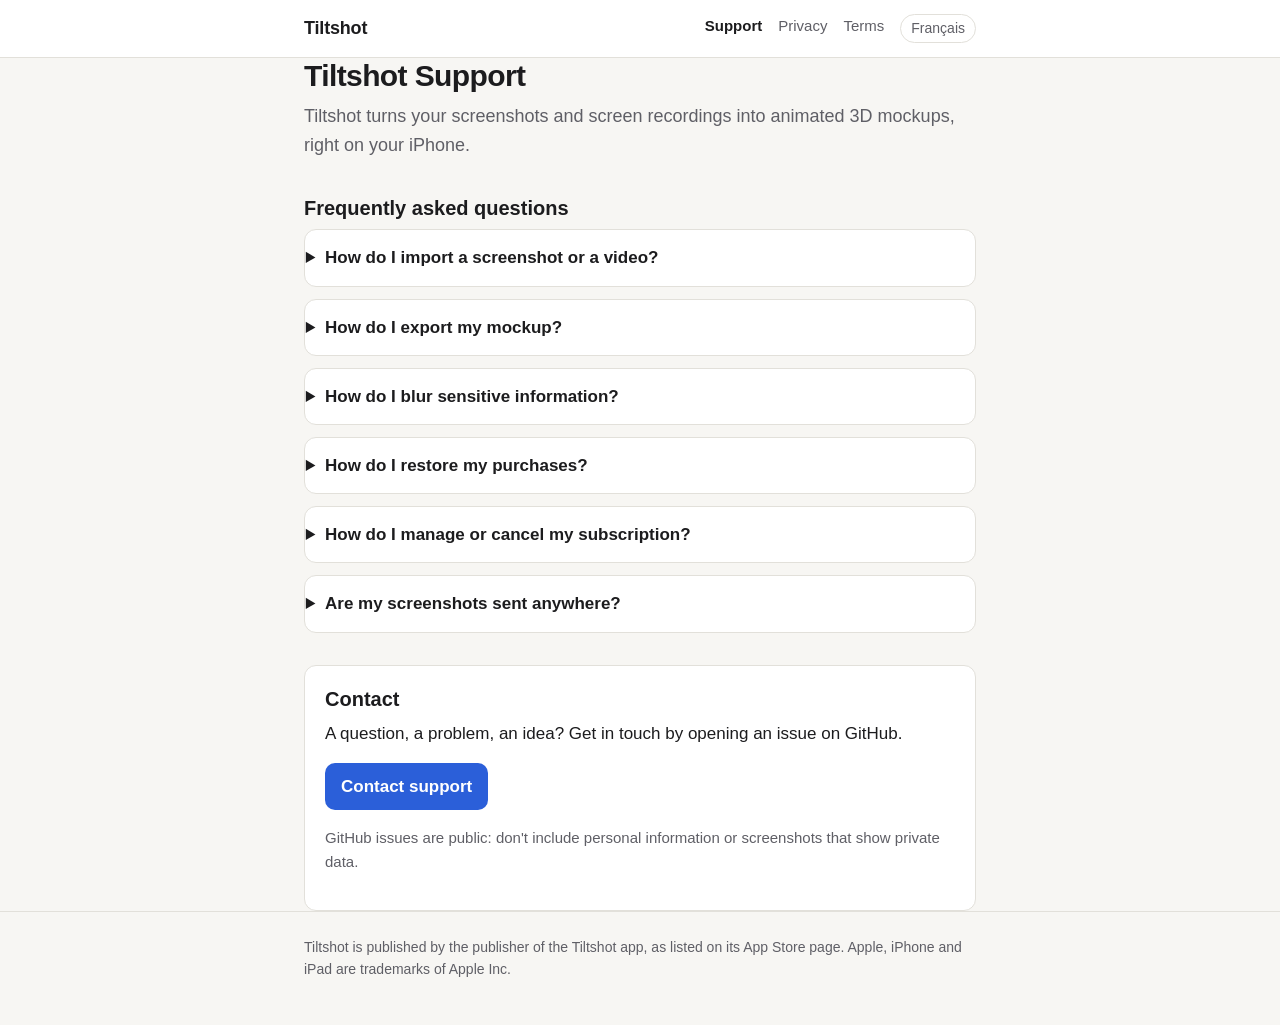
==== en/index.html @ 9b87c668 "Add Tiltshot support, privacy and terms pages (FR/EN) Static site for GitHub Pages: support FAQ, pri" ====
<!doctype html>
<html lang="en">
<head>
  <meta charset="utf-8">
  <meta name="viewport" content="width=device-width, initial-scale=1">
  <title>Support · Tiltshot</title>
  <meta name="description" content="Help and contact for Tiltshot, the iOS app that turns your screenshots into 3D mockups.">
  <link rel="alternate" hreflang="fr" href="https://math-mo.github.io/tiltshot-site/">
  <link rel="alternate" hreflang="en" href="https://math-mo.github.io/tiltshot-site/en/">
  <link rel="stylesheet" href="../style.css">
</head>
<body>
  <header class="site">
    <div class="wrap">
      <a class="brand" href="../en/">Tiltshot</a>
      <nav class="links" aria-label="Pages">
        <a href="../en/" aria-current="page">Support</a>
        <a href="../en/privacy/">Privacy</a>
        <a href="../en/terms/">Terms</a>
        <a class="lang" href="../" hreflang="fr" lang="fr">Français</a>
      </nav>
    </div>
  </header>
  <main class="wrap">
    <h1>Tiltshot Support</h1>
    <p class="lede">Tiltshot turns your screenshots and screen recordings into animated 3D mockups, right on your iPhone.</p>

    <h2>Frequently asked questions</h2>

    <details>
      <summary>How do I import a screenshot or a video?</summary>
      <p>Two ways:</p>
      <ul>
        <li><strong>From any app</strong>: tap Share on a screenshot or screen recording (in Photos, for example), then choose Tiltshot.</li>
        <li><strong>From Tiltshot</strong>: import from Photos or Files, or tap "Latest Screenshot" to pick up your most recent screenshot.</li>
      </ul>
      <p>Tiltshot recognizes the device model from the image size and picks the matching frame. You can change it at any time.</p>
    </details>

    <details>
      <summary>How do I export my mockup?</summary>
      <p>Start the export from the editor and choose a format: PNG or JPEG image, MP4 video, or animated GIF. You can then save the result to Photos or Files, or share it directly.</p>
      <p>The free version exports up to 1080p and 30 frames per second, with a "Made with Tiltshot" watermark. Tiltshot Pro unlocks 4K, 60 frames per second, transparent video and watermark-free exports.</p>
      <p>To save to Photos, Tiltshot only asks for "add only" permission.</p>
    </details>

    <details>
      <summary>How do I blur sensitive information?</summary>
      <p>Use the sensitive info tool in the editor: Tiltshot finds email addresses, phone numbers, addresses, links, IBANs and card numbers on the screenshot, then blurs or pixelates them. You can also add an area by hand, or remove one.</p>
      <p>Detection can run automatically on every import: turn it on in the app's settings. It runs entirely on the iPhone, and the original image is kept.</p>
    </details>

    <details>
      <summary>How do I restore my purchases?</summary>
      <p>If you already bought Tiltshot Pro (subscription or lifetime purchase), on another device or before reinstalling, tap "Restore Purchases" in the app. Use the same Apple Account you used to buy it.</p>
    </details>

    <details>
      <summary>How do I manage or cancel my subscription?</summary>
      <p>Subscriptions are managed by Apple. Use the subscription button in the app, or open Settings on your iPhone, tap your name, then Subscriptions.</p>
      <p>A subscription renews automatically unless it is turned off at least 24 hours before the end of the current period. Refunds are handled by Apple: <a href="https://reportaproblem.apple.com">reportaproblem.apple.com</a>.</p>
    </details>

    <details>
      <summary>Are my screenshots sent anywhere?</summary>
      <p>No. Your screenshots, videos and projects stay on your device. Tiltshot has no account, no server, no ads and no tracking. See the <a href="privacy/">privacy policy</a>.</p>
    </details>

    <section class="contact" id="contact">
      <h2>Contact</h2>
      <p>A question, a problem, an idea? Get in touch by opening an issue on GitHub.</p>
      <!-- TODO: support email -->
      <p><a class="button" href="https://github.com/Math-MO/tiltshot-site/issues">Contact support</a></p>
      <p class="note">GitHub issues are public: don't include personal information or screenshots that show private data.</p>
    </section>
  </main>
  <footer class="site">
    <div class="wrap">
      <p>Tiltshot is published by the publisher of the Tiltshot app, as listed on its App Store page. Apple, iPhone and iPad are trademarks of Apple Inc.</p>
    </div>
  </footer>
</body>
</html>
---- style.css ----
:root {
  --bg: #f7f6f3;
  --surface: #ffffff;
  --text: #1c1c1e;
  --muted: #5f5f66;
  --line: #e2e0da;
  --accent: #2b5fd9;
  --accent-text: #ffffff;
  color-scheme: light dark;
}

@media (prefers-color-scheme: dark) {
  :root {
    --bg: #141416;
    --surface: #1c1c1f;
    --text: #ececef;
    --muted: #a1a1aa;
    --line: #2e2e33;
    --accent: #7ea2ff;
    --accent-text: #0e1220;
  }
}

*,
*::before,
*::after {
  box-sizing: border-box;
}

html {
  -webkit-text-size-adjust: 100%;
  text-size-adjust: 100%;
}

body {
  margin: 0;
  background: var(--bg);
  color: var(--text);
  font-family: -apple-system, BlinkMacSystemFont, "SF Pro Text", "Segoe UI", Roboto, "Helvetica Neue", Arial, sans-serif;
  font-size: 1.0625rem;
  line-height: 1.6;
}

a {
  color: var(--accent);
  text-underline-offset: 0.15em;
}

a:focus-visible {
  outline: 2px solid var(--accent);
  outline-offset: 2px;
  border-radius: 2px;
}

.wrap {
  max-width: 44rem;
  margin: 0 auto;
  padding: 0 1rem;
}

header.site {
  border-bottom: 1px solid var(--line);
  background: var(--surface);
}

header.site .wrap {
  display: flex;
  flex-wrap: wrap;
  align-items: center;
  justify-content: space-between;
  gap: 0.5rem 1rem;
  padding-top: 0.875rem;
  padding-bottom: 0.875rem;
}

.brand {
  font-weight: 700;
  font-size: 1.125rem;
  letter-spacing: -0.01em;
  color: var(--text);
  text-decoration: none;
}

nav.links {
  display: flex;
  flex-wrap: wrap;
  gap: 0.25rem 1rem;
  font-size: 0.9375rem;
}

nav.links a {
  color: var(--muted);
  text-decoration: none;
}

nav.links a[aria-current="page"] {
  color: var(--text);
  font-weight: 600;
}

nav.links a:hover {
  color: var(--text);
}

.lang {
  font-size: 0.875rem;
  border: 1px solid var(--line);
  border-radius: 999px;
  padding: 0.125rem 0.625rem;
  text-decoration: none;
  color: var(--muted);
}

main {
  padding: 2rem 0 3rem;
}

h1 {
  font-size: 1.875rem;
  line-height: 1.2;
  letter-spacing: -0.02em;
  margin: 0 0 0.5rem;
}

h2 {
  font-size: 1.25rem;
  line-height: 1.3;
  margin: 2.25rem 0 0.5rem;
}

h3 {
  font-size: 1.0625rem;
  margin: 1.5rem 0 0.25rem;
}

p,
ul {
  margin: 0 0 1rem;
}

ul {
  padding-left: 1.25rem;
}

li {
  margin-bottom: 0.375rem;
}

.updated {
  color: var(--muted);
  font-size: 0.9375rem;
  margin-bottom: 1.5rem;
}

.lede {
  font-size: 1.125rem;
  color: var(--muted);
}

.summary {
  background: var(--surface);
  border: 1px solid var(--line);
  border-radius: 12px;
  padding: 1rem 1.25rem 0.25rem;
  margin: 1.5rem 0;
}

.summary h2 {
  margin-top: 0;
  font-size: 1.0625rem;
}

details {
  background: var(--surface);
  border: 1px solid var(--line);
  border-radius: 12px;
  padding: 0 1.25rem;
  margin-bottom: 0.75rem;
}

summary {
  cursor: pointer;
  font-weight: 600;
  padding: 0.875rem 0;
  list-style-position: outside;
}

details[open] summary {
  border-bottom: 1px solid var(--line);
  margin-bottom: 0.75rem;
}

.contact {
  background: var(--surface);
  border: 1px solid var(--line);
  border-radius: 12px;
  padding: 1.25rem;
  margin-top: 2rem;
}

.contact h2 {
  margin-top: 0;
}

.button {
  display: inline-block;
  background: var(--accent);
  color: var(--accent-text);
  text-decoration: none;
  font-weight: 600;
  border-radius: 10px;
  padding: 0.625rem 1rem;
}

.note {
  color: var(--muted);
  font-size: 0.9375rem;
}

footer.site {
  border-top: 1px solid var(--line);
  color: var(--muted);
  font-size: 0.875rem;
  padding: 1.5rem 0 2.5rem;
}

footer.site p {
  margin: 0 0 0.25rem;
}

@media (max-width: 30rem) {
  body {
    font-size: 1rem;
  }

  h1 {
    font-size: 1.5rem;
  }

  main {
    padding-top: 1.5rem;
  }
}
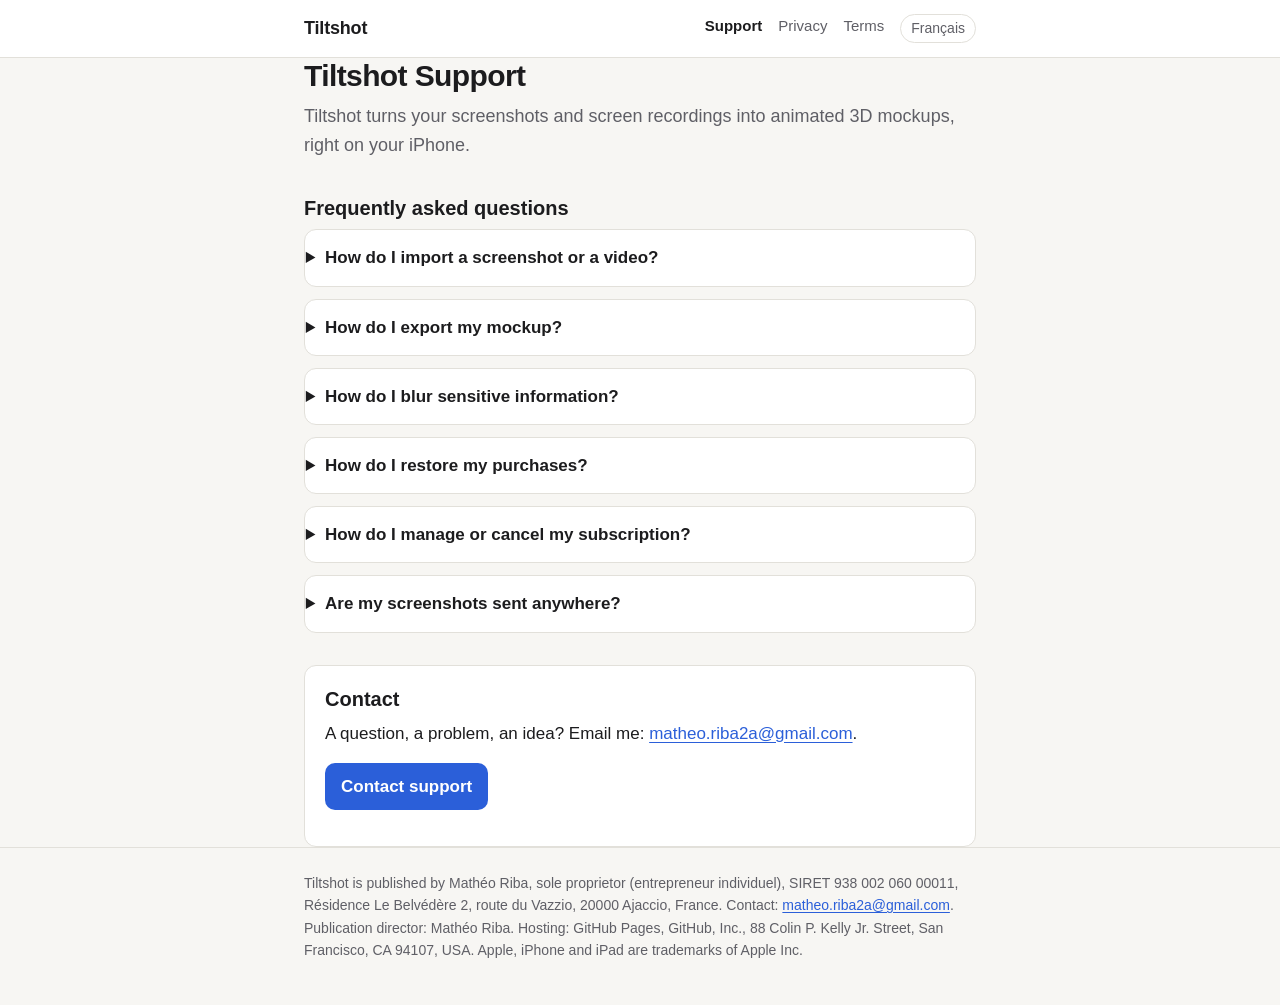
==== commit bedf0302: "Add the publisher, support email and hosting details Co-Authored-By: Claude Opus 5.5 <noreply@anthro" ====
--- a/en/index.html
+++ b/en/index.html
@@ -68,15 +68,13 @@
 
     <section class="contact" id="contact">
       <h2>Contact</h2>
-      <p>A question, a problem, an idea? Get in touch by opening an issue on GitHub.</p>
-      <!-- TODO: support email -->
-      <p><a class="button" href="https://github.com/Math-MO/tiltshot-site/issues">Contact support</a></p>
-      <p class="note">GitHub issues are public: don't include personal information or screenshots that show private data.</p>
+      <p>A question, a problem, an idea? Email me: <a href="mailto:matheo.riba2a@gmail.com">matheo.riba2a@gmail.com</a>.</p>
+      <p><a class="button" href="mailto:matheo.riba2a@gmail.com">Contact support</a></p>
     </section>
   </main>
   <footer class="site">
     <div class="wrap">
-      <p>Tiltshot is published by the publisher of the Tiltshot app, as listed on its App Store page. Apple, iPhone and iPad are trademarks of Apple Inc.</p>
+      <p>Tiltshot is published by Mathéo Riba, sole proprietor (entrepreneur individuel), SIRET 938 002 060 00011, Résidence Le Belvédère 2, route du Vazzio, 20000 Ajaccio, France. Contact: <a href="mailto:matheo.riba2a@gmail.com">matheo.riba2a@gmail.com</a>. Publication director: Mathéo Riba. Hosting: GitHub Pages, GitHub, Inc., 88 Colin P. Kelly Jr. Street, San Francisco, CA 94107, USA. Apple, iPhone and iPad are trademarks of Apple Inc.</p>
     </div>
   </footer>
 </body>
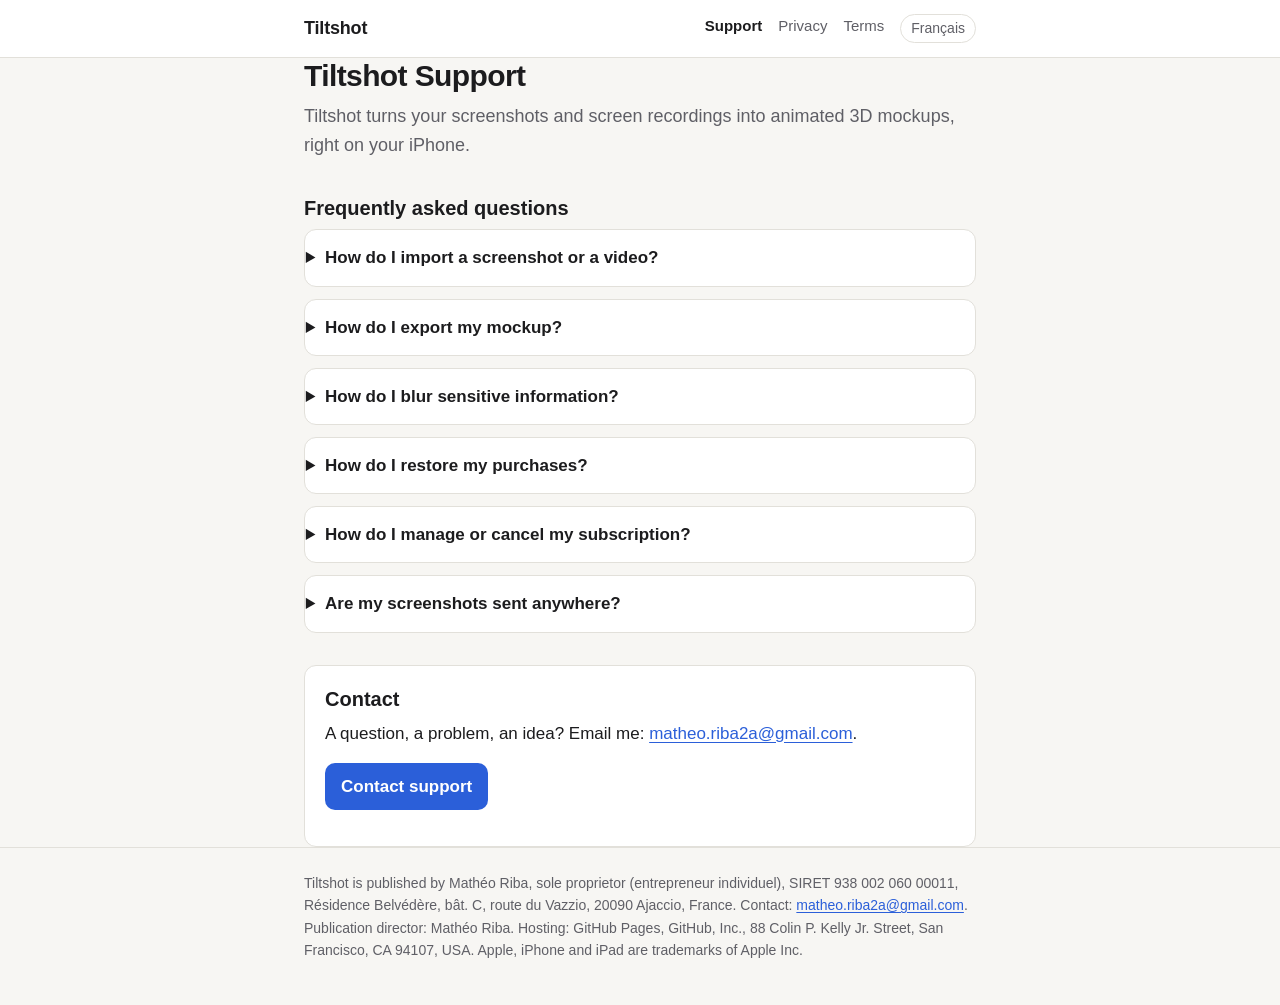
==== commit 0e1ad280: "Correct the publisher address to match the DSA declaration Co-Authored-By: Claude Opus 5.5 <noreply@" ====
--- a/en/index.html
+++ b/en/index.html
@@ -74,7 +74,7 @@
   </main>
   <footer class="site">
     <div class="wrap">
-      <p>Tiltshot is published by Mathéo Riba, sole proprietor (entrepreneur individuel), SIRET 938 002 060 00011, Résidence Le Belvédère 2, route du Vazzio, 20000 Ajaccio, France. Contact: <a href="mailto:matheo.riba2a@gmail.com">matheo.riba2a@gmail.com</a>. Publication director: Mathéo Riba. Hosting: GitHub Pages, GitHub, Inc., 88 Colin P. Kelly Jr. Street, San Francisco, CA 94107, USA. Apple, iPhone and iPad are trademarks of Apple Inc.</p>
+      <p>Tiltshot is published by Mathéo Riba, sole proprietor (entrepreneur individuel), SIRET 938 002 060 00011, Résidence Belvédère, bât. C, route du Vazzio, 20090 Ajaccio, France. Contact: <a href="mailto:matheo.riba2a@gmail.com">matheo.riba2a@gmail.com</a>. Publication director: Mathéo Riba. Hosting: GitHub Pages, GitHub, Inc., 88 Colin P. Kelly Jr. Street, San Francisco, CA 94107, USA. Apple, iPhone and iPad are trademarks of Apple Inc.</p>
     </div>
   </footer>
 </body>
